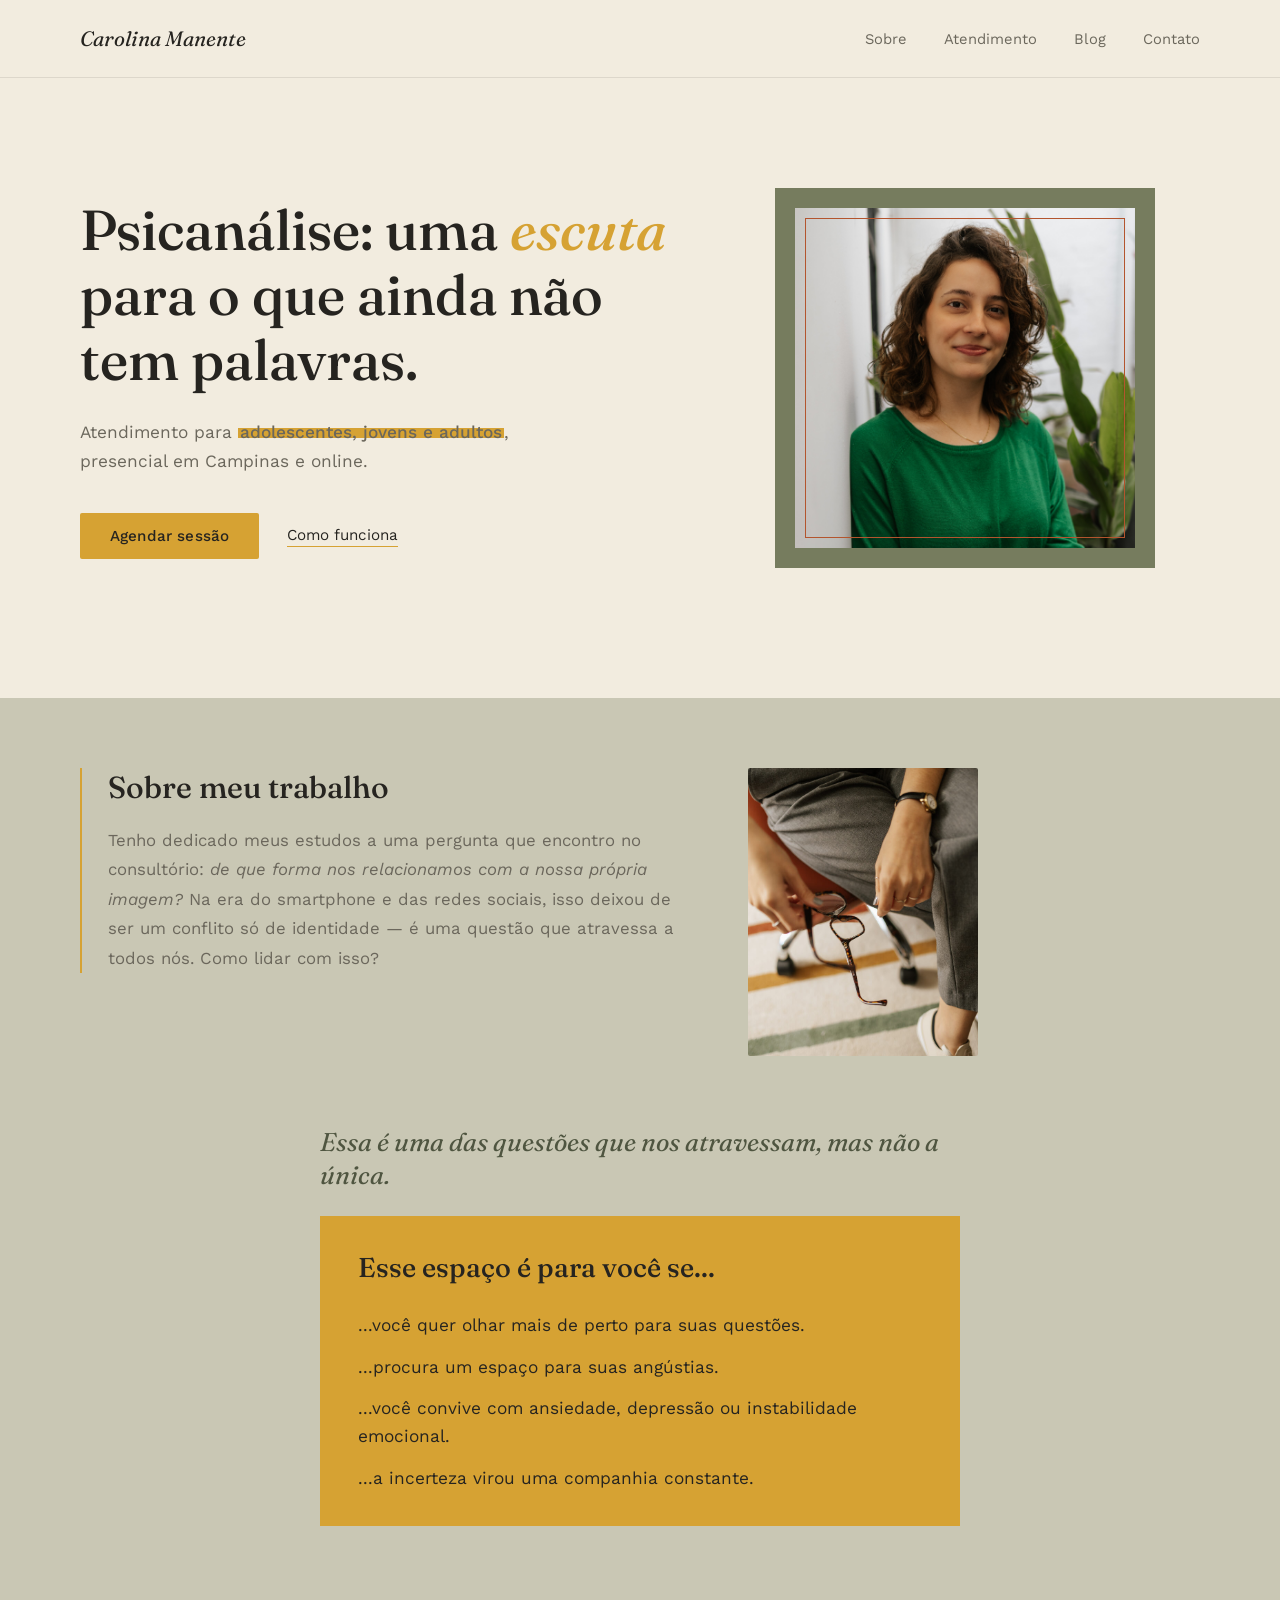
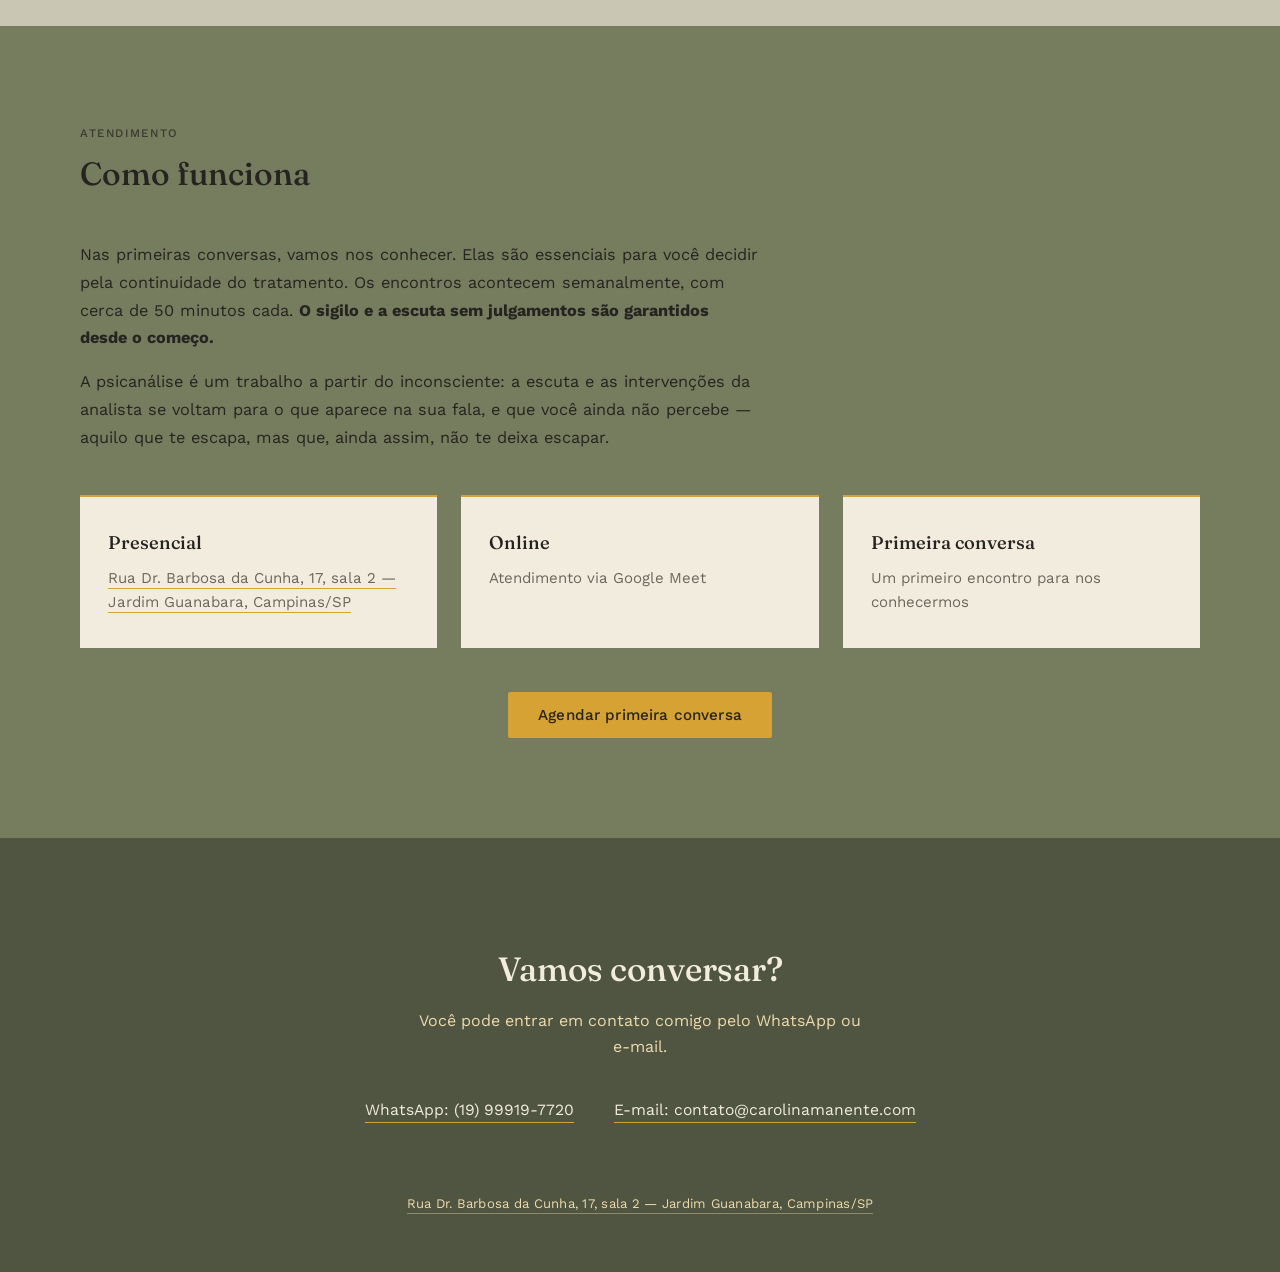
==== index.html @ 85985fda "Update index.html" ====
<!doctype html>
<html lang="pt-BR">
<head>
<script type="application/ld+json">
{
  "@context": "https://schema.org",
  "@type": "Psychologist",
  "@id": "https://carolinamanente.com/#carolina",
  "name": "Carolina Manente",
  "description": "Psicóloga (CRP 06/177379) e psicanalista em Campinas/SP, dedicada à escuta de adolescentes e jovens adultos que convivem com ansiedade, depressão, TDAH e a incerteza sobre o futuro. Atendimento presencial em Campinas e online.",
  "url": "https://carolinamanente.com/",
  "image": "https://carolinamanente.com/imagens/carolina-retrato.jpg",
  "telephone": "+5519999197720",
  "email": "contato@carolinamanente.com",
  "priceRange": "$$",
  "address": {
    "@type": "PostalAddress",
    "streetAddress": "Rua Dr. Barbosa da Cunha, 17, sala 2",
    "addressLocality": "Campinas",
    "addressRegion": "SP",
    "postalCode": "13073-320",
    "addressCountry": "BR"
  },
  "areaServed": [
    { "@type": "City", "name": "Campinas" },
    { "@type": "Country", "name": "Brasil" }
  ],
  "availableLanguage": ["pt-BR"],
  "knowsAbout": [
    "psicologia",
    "psicoterapia",
    "terapia",
    "psicanálise",
    "ansiedade",
    "depressão",
    "TDAH",
    "insônia",
    "ansiedade social",
    "medo",
    "crise existencial",
    "falta de sentido",
    "autoestima e autoimagem",
    "redes sociais e saúde mental",
    "incerteza sobre o futuro",
    "geração Z"
  ],
  "alumniOf": [
    { "@type": "CollegeOrUniversity", "name": "PUC-Campinas" },
    { "@type": "CollegeOrUniversity", "name": "UNICAMP" }
  ],
  "sameAs": [
    "https://www.linkedin.com/in/carolina-manente-ba2554149/",
    "http://lattes.cnpq.br/0225120305063689"
  ]
}

</script> 
<meta charset="UTF-8" />
<meta name="viewport" content="width=device-width, initial-scale=1.0" />
<title>Psicóloga para Jovens em Campinas | Carolina Manente</title>
  <link rel="icon" type="image/png" href="imagens/favicon-32.png">
<link rel="apple-touch-icon" href="imagens/favicon-180.png">
<meta name="description" content="Psicóloga (CRP 06/177379) e psicanalista em Campinas e online. Atendimento a adolescentes e jovens adultos: ansiedade, depressão, TDAH, crise existencial e incerteza sobre o futuro.">
<link rel="canonical" href="https://carolinamanente.com/">
<meta property="og:title" content="Carolina Manente — Psicanálise">
<meta property="og:description" content="Psicanálise para adolescentes, jovens e adultos com Carolina Manente. Atendimento presencial em Campinas/SP e online.">
<meta property="og:image" content="https://carolinamanente.com/imagens/carolina-retrato.jpg">
<meta property="og:url" content="https://carolinamanente.com/">
<meta property="og:type" content="website">
<link rel="preconnect" href="https://fonts.googleapis.com">
<link rel="preconnect" href="https://fonts.gstatic.com" crossorigin>
<link href="https://fonts.googleapis.com/css2?family=Fraunces:ital,opsz,wght@0,9..144,300;0,9..144,400;0,9..144,500;0,9..144,600;1,9..144,400;1,9..144,500&family=Work+Sans:wght@300;400;500;600&display=swap" rel="stylesheet">
<link rel="stylesheet" href="estilos.css">
<style>
  em{ font-style:italic; color:var(--mustard); }

  /* MARCADOR — efeito de caneta marca-texto sobre trecho da lede */
  .highlight-marker{
    background-image:linear-gradient(var(--mustard), var(--mustard));
    background-repeat:no-repeat;
    background-size:100% 0.6em;
    background-position:0 56%;
    padding:0 0.12em;
    font-weight:500;
    box-decoration-break:clone;
    -webkit-box-decoration-break:clone;
  }

  /* HERO — o painel de retrato carrega a presença verde, em vez de um glow de fundo */
  .hero{ background:var(--paper); padding:110px 48px 130px; }
  .hero-inner{
    max-width:1120px; margin:0 auto;
    display:grid; grid-template-columns:1.25fr 1fr; gap:64px; align-items:center;
  }
  .hero h1{ font-size:clamp(2.3rem, 4.4vw, 3.7rem); line-height:1.16; margin-bottom:26px; }
  .lede{ font-size:1.08rem; line-height:1.65; color:var(--charcoal-soft); max-width:44ch; margin:0 0 38px; }
  .hero-actions{ display:flex; align-items:center; gap:28px; flex-wrap:wrap; }
  .btn-primary{
    background:var(--mustard); color:var(--charcoal); text-decoration:none;
    padding:14px 30px; border-radius:2px; font-size:0.95rem; font-weight:500;
    letter-spacing:0.01em; transition:background .2s; display:inline-block;
  }
  .btn-primary:hover{ background:var(--mustard-deep); }
  .btn-text{ text-decoration:none; color:var(--charcoal); font-size:0.95rem; border-bottom:1px solid var(--mustard); padding-bottom:2px; }
  .btn-text:hover{ color:var(--mustard-deep); }

  .hero-portrait{ background:var(--olive); padding:20px; max-width:380px; margin:0 auto; }
  .portrait-frame{
    position:relative; aspect-ratio:1; background:var(--olive-tint); overflow:hidden;
    display:flex; align-items:center; justify-content:center;
  }
  .portrait-frame img{ width:100%; height:100%; object-fit:cover; object-position:center 20%; display:block; }
  .portrait-ring{ position:absolute; inset:10px; border:1px solid var(--terracotta); pointer-events:none; }

  /* SOBRE MIM (página própria) — fundo oliva cheio, como o Como funciona */
  .bio-page{ background:var(--olive); padding:120px 48px 60px; }
  .bio-page .eyebrow{ color:var(--charcoal); opacity:0.75; }
  .bio-inner{
    max-width:1120px; margin:0 auto;
    display:grid; grid-template-columns:1.1fr 0.9fr; gap:70px; align-items:start;
  }
  .bio-inner h1{ font-size:clamp(2rem, 3.8vw, 2.6rem); margin-bottom:20px; color:var(--charcoal); }
  .about-highlight{
    background:var(--olive-tint);
    padding:40px 40px 36px;
    box-shadow:0 4px 16px rgba(38,36,32,0.16);
    clip-path:url(#tornEdge);
    -webkit-clip-path:url(#tornEdge);
  }
  .about-highlight p{ color:var(--charcoal); line-height:1.75; font-size:1rem; margin:0; }
  .bio-photo{ aspect-ratio:4/5; overflow:hidden; }
  .bio-photo img{ width:100%; height:100%; object-fit:cover; display:block; }

  /* COMO CHEGUEI ATÉ AQUI — quadrados claros sobre o oliva */
  .trajectory-grid{ background:var(--olive); padding:30px 48px 110px; }
  .trajectory-grid-inner{ max-width:1120px; margin:0 auto; }
  .trajectory-grid-inner h2{ font-size:1.7rem; color:var(--charcoal); margin:0 0 36px; }
  .milestone-grid{ display:grid; grid-template-columns:repeat(auto-fit, minmax(220px, 1fr)); gap:20px; }
  .milestone{ background:var(--olive-tint); padding:26px 24px; }
  .milestone-year{ font-family:'Fraunces', serif; font-style:italic; color:var(--olive-deep); font-size:1.1rem; margin-bottom:8px; }
  .milestone-desc{ font-size:0.95rem; line-height:1.5; color:var(--charcoal); margin:0; }

  .mini-cta--olive{ background:var(--olive-tint); }

  /* SOBRE MEU TRABALHO — mesma tonalidade do Sobre mim, por ser a mesma "unidade" antes da timeline */
  .work{ background:var(--sage-1); padding:70px 48px 50px; }
  .work-inner{
    max-width:1120px; margin:0 auto;
    display:grid; grid-template-columns:1.15fr 0.85fr; gap:56px; align-items:start;
  }
  .work-text{ border-left:2px solid var(--mustard); padding-left:26px; }
  .work-text h2{ font-size:1.9rem; margin-bottom:20px; }
  .work-text p{ font-size:1.05rem; line-height:1.75; color:var(--charcoal-soft); margin:0; }
  .work-text p em{ color:inherit; }
  .work-photo{ max-width:230px; aspect-ratio:4/5; overflow:hidden; border-radius:2px; }
  .work-photo img{ width:100%; height:100%; object-fit:cover; display:block; }


  /* É PARA VOCÊ? — mesma tonalidade do Sobre meu trabalho, mesmo momento da página */
  .fit-check{ background:var(--sage-1); padding:20px 48px 100px; }
  .fit-inner{ max-width:640px; margin:0 auto; }
  .fit-bridge{ font-family:'Fraunces', serif; font-style:italic; color:var(--olive-deep); font-size:1.6rem; line-height:1.3; margin:0 0 24px; }
  .fit-inner h2{ font-size:1.7rem; margin-bottom:28px; }
  .fit-highlight{ background:var(--mustard); padding:34px 38px; }
  .fit-list{ list-style:none; margin:0; padding:0; display:flex; flex-direction:column; gap:14px; }
  .fit-list li{ font-size:1.08rem; line-height:1.6; color:var(--charcoal); }

  /* TRAJETORIA */
  .trajectory{ background:var(--sage-2); padding:130px 48px 110px; }
  .trajectory-inner{
    max-width:1120px; margin:0 auto;
    display:grid; grid-template-columns:1.1fr 0.9fr; gap:56px; align-items:start;
  }
  .trajectory-inner > h3{ font-size:1.5rem; margin-bottom:40px; }
  .trajectory-photo{ aspect-ratio:4/5; overflow:hidden; border-radius:2px; }
  .trajectory-photo img{ width:100%; height:100%; object-fit:cover; display:block; }
  .timeline{ position:relative; padding-left:28px; border-left:1px solid rgba(38,36,32,0.15); max-width:640px; }
  .timeline-item{ position:relative; padding-bottom:30px; }
  .timeline-item:last-child{ padding-bottom:0; }
  .timeline-item::before{
    content:''; position:absolute; left:-33px; top:5px;
    width:8px; height:8px; border-radius:50%; background:var(--terracotta);
  }
  .timeline-year{ font-family:'Fraunces', serif; font-style:italic; color:var(--olive-deep); font-size:0.95rem; margin-bottom:4px; }
  .timeline-desc{ font-size:0.98rem; color:var(--charcoal); line-height:1.5; }

  /* ATENDIMENTO — o verde vira fundo de seção de verdade, não um tom claro */
  .services{ background:var(--olive); padding:100px 48px; }
  .services-inner{ max-width:1120px; margin:0 auto; }
  .services-intro{ max-width:680px; margin:0 0 44px; }
  .services-intro p{ font-size:1.02rem; line-height:1.7; color:var(--charcoal); margin:0 0 16px; }
  .services-intro p:last-child{ margin-bottom:0; }
  .services .eyebrow{ color:var(--charcoal); opacity:0.75; }
  .services h2{ font-size:2rem; margin-bottom:48px; max-width:20ch; color:var(--charcoal); }
  .cards{ display:grid; grid-template-columns:repeat(3, 1fr); gap:24px; margin-bottom:44px; }
  .card{ background:var(--paper); padding:34px 28px; border-top:2px solid var(--mustard); }
  .card h3{ font-size:1.15rem; margin-bottom:12px; color:var(--charcoal); }
  .card p{ font-size:0.94rem; line-height:1.6; color:var(--charcoal-soft); margin:0; }
  .card-address{
    font-size:0.94rem; line-height:1.6; color:var(--charcoal-soft);
    text-decoration:none; border-bottom:1px solid var(--mustard); padding-bottom:1px;
  }
  .card-address:hover{ color:var(--mustard-deep); }
  .services-cta{ text-align:center; }

  /* BLOG — combinação própria: mostarda clara de fundo, terracota como acento raro */
  .blog{ background:var(--mustard-tint); padding:110px 48px; }
  .blog-inner{ max-width:960px; margin:0 auto; border-left:2px solid var(--terracotta); padding-left:42px; display:grid; grid-template-columns:1.3fr 0.9fr; gap:40px; align-items:start; }
  .blog-inner h2{ font-size:1.8rem; margin:14px 0 22px; line-height:1.3; color:var(--charcoal-soft); }
  .blog-inner p{ font-size:1rem; line-height:1.7; color:var(--charcoal-soft); }
  .blog-photo{ aspect-ratio:4/5; overflow:hidden; border-radius:2px; }
  .blog-photo img{ width:100%; height:100%; object-fit:cover; display:block; }

  /* CONTATO — fecho em verde-oliva escuro, ecoando o painel do hero e o fundo do atendimento */
  .contact{ background:var(--olive-deep); color:var(--paper); padding:110px 48px 60px; text-align:center; }
  .contact h2{ color:var(--paper); font-size:2.1rem; margin-bottom:18px; }
  .contact > p{ color:var(--mustard-tint); max-width:46ch; margin:0 auto 40px; line-height:1.6; }
  .contact-links{ display:flex; justify-content:center; gap:40px; flex-wrap:wrap; margin-bottom:70px; }
  .contact-links a{ text-decoration:none; color:var(--paper); font-size:0.98rem; border-bottom:1px solid var(--mustard); padding-bottom:3px; }
  .contact-links a:hover{ color:var(--mustard); }
  .contact-plain{ font-size:0.98rem; color:var(--mustard-tint); }
  .footer-address{
    font-size:0.82rem; color:var(--mustard-tint); letter-spacing:0.02em; text-decoration:none;
    border-bottom:1px solid rgba(239,218,173,0.4); padding-bottom:2px;
  }
  .footer-address:hover{ color:var(--mustard); border-color:var(--mustard); }

  @media (max-width:860px){
    .hero-inner, .bio-inner, .trajectory-inner, .blog-inner, .work-inner{ grid-template-columns:1fr; }
    .hero-portrait{ max-width:220px; }
    .trajectory-photo, .blog-photo, .work-photo{ max-width:280px; margin:0 auto; }
    .cards{ grid-template-columns:1fr; }
    .nav{ padding:20px 24px; }
    .hero,.trajectory,.services,.blog,.contact,.work,.bio-page,.mini-cta{ padding-left:24px; padding-right:24px; }
  }
</style>
</head>
<body>
<svg width="0" height="0" style="position:absolute" aria-hidden="true">
  <defs>
    <clipPath id="tornEdge" clipPathUnits="objectBoundingBox">
      <path d="M 0.0,0 C 0.025,-0.0014 0.0999,-0.0148 0.1503,-0.0086 C 0.2007,-0.0024 0.2509,0.0368 0.3024,0.037 C 0.3539,0.0372 0.4061,-0.0045 0.4596,-0.0073 C 0.5131,-0.0101 0.5682,0.0212 0.6234,0.02 C 0.6786,0.0188 0.7279,-0.011 0.7907,-0.0143 C 0.8535,-0.0176 0.9651,-0.0024 1.0,0 C 1.0349,0.0024 1.0039,-0.0207 1,0.0 C 0.9961,0.0207 0.9786,0.079 0.9768,0.1243 C 0.975,0.1696 0.9836,0.2102 0.9891,0.2717 C 0.9946,0.3332 1.0112,0.4185 1.01,0.4935 C 1.0088,0.5685 0.9835,0.6371 0.9818,0.7215 C 0.9801,0.8059 0.997,0.9536 1,1.0 C 1.003,1.0464 1.0227,1.0083 1.0,1 C 0.9773,0.9917 0.9132,0.9474 0.8639,0.9501 C 0.8146,0.9527 0.7584,1.0048 0.7042,1.0159 C 0.65,1.027 0.5943,1.0219 0.5388,1.0166 C 0.4832,1.0113 0.4295,0.9848 0.3709,0.984 C 0.3123,0.9832 0.2487,1.0089 0.1869,1.0116 C 0.1251,1.0143 0.0312,1.0019 0.0,1 C -0.0312,0.9981 0.0022,1.0203 0,1.0 C -0.0022,0.9797 -0.0118,0.9243 -0.0131,0.878 C -0.0144,0.8317 -0.0134,0.7788 -0.0078,0.722 C -0.0022,0.6652 0.0212,0.6114 0.0205,0.5373 C 0.0198,0.4632 -0.0084,0.3672 -0.0118,0.2776 C -0.0152,0.188 -0.002,0.0463 0,0.0 C 0.002,-0.0463 -0.025,0.0014 0.0,0 Z" />
    </clipPath>
  </defs>
</svg>


<header class="nav">
  <div class="nav-inner">
    <a href="/" class="brand">Carolina Manente</a>
    <nav class="nav-links">
      <a href="/sobre">Sobre</a>
      <a href="/#atendimento">Atendimento</a>
      <a href="/blog">Blog</a>
      <a href="/#contato">Contato</a>
    </nav>
  </div>
</header>

<section class="hero">
  <div class="hero-inner">
    <div class="hero-copy reveal">
      <h1>Psicanálise: uma <em>escuta</em> para o que ainda não tem palavras.</h1>
      <p class="lede">Atendimento para <span class="highlight-marker">adolescentes, jovens e adultos</span>, presencial em Campinas e online.</p>
      <div class="hero-actions">
        <a class="btn-primary" href="/agendar">Agendar sessão</a>
        <a class="btn-text" href="#atendimento">Como funciona</a>
      </div>
    </div>
    <div class="hero-portrait reveal">
      <div class="portrait-frame">
        <img src="imagens/carolina-retrato.jpg" alt="Carolina Manente">
        <div class="portrait-ring"></div>
      </div>
    </div>
  </div>
</section>

<section class="work">
  <div class="work-inner reveal">
    <div class="work-text">
      <h2>Sobre meu trabalho</h2>
      <p>Tenho dedicado meus estudos a uma pergunta que encontro no consultório: <em>de que forma nos relacionamos com a nossa própria imagem?</em> Na era do smartphone e das redes sociais, isso deixou de ser um conflito só de identidade — é uma questão que atravessa a todos nós. Como lidar com isso?</p>
    </div>
    <div class="work-photo"><img src="imagens/carolina-trabalho.jpg" alt="Carolina Manente escrevendo" loading="lazy"></div>
  </div>
</section>

<section class="fit-check">
  <div class="fit-inner reveal">
    <p class="fit-bridge">Essa é uma das questões que nos atravessam, mas não a única.</p>
    <div class="fit-highlight">
      <h2>Esse espaço é para você se...</h2>
      <ul class="fit-list">
        <li>...você quer olhar mais de perto para suas questões.</li>
        <li>...procura um espaço para suas angústias.</li>
        <li>...você convive com ansiedade, depressão ou instabilidade emocional.</li>
        <li>...a incerteza virou uma companhia constante.</li>
      </ul>
    </div>
  </div>
</section>

<section class="services" id="atendimento">
  <div class="services-inner">
    <p class="eyebrow">Atendimento</p>
    <h2 class="reveal">Como funciona</h2>
    <div class="services-intro reveal">
      <p>Nas primeiras conversas, vamos nos conhecer. Elas são essenciais para você decidir pela continuidade do tratamento. Os encontros acontecem semanalmente, com cerca de 50 minutos cada. <strong>O sigilo e a escuta sem julgamentos são garantidos desde o começo.</strong></p>
      <p>A psicanálise é um trabalho a partir do inconsciente: a escuta e as intervenções da analista se voltam para o que aparece na sua fala, e que você ainda não percebe — aquilo que te escapa, mas que, ainda assim, não te deixa escapar.</p>
    </div>
    <div class="cards">
      <div class="card reveal">
        <h3>Presencial</h3>
        <a class="card-address" href="https://www.google.com/maps/search/?api=1&query=Rua+Dr.+Barbosa+da+Cunha,+17,+Jardim+Guanabara,+Campinas,+SP" target="_blank" rel="noopener">Rua Dr. Barbosa da Cunha, 17, sala 2 — Jardim Guanabara, Campinas/SP</a>
      </div>
      <div class="card reveal">
        <h3>Online</h3>
        <p>Atendimento via Google Meet</p>
      </div>
      <div class="card reveal">
        <h3>Primeira conversa</h3>
        <p>Um primeiro encontro para nos conhecermos</p>
      </div>
    </div>
    <div class="services-cta reveal">
      <a class="btn-primary" href="/agendar">Agendar primeira conversa</a>
    </div>
  </div>
</section>

<section class="contact" id="contato">
  <h2 class="reveal">Vamos conversar?</h2>
  <p class="reveal">Você pode entrar em contato comigo pelo WhatsApp ou e-mail.</p>
  <div class="contact-links reveal">
    <a href="https://wa.me/5519999197720" target="_blank" rel="noopener">WhatsApp: (19) 99919-7720</a>
    <a href="mailto:contato@carolinamanente.com" class="contact-plain">E-mail: contato@carolinamanente.com</a>
  </div>
  <a class="footer-address" href="https://www.google.com/maps/search/?api=1&query=Rua+Dr.+Barbosa+da+Cunha,+17,+Jardim+Guanabara,+Campinas,+SP" target="_blank" rel="noopener">Rua Dr. Barbosa da Cunha, 17, sala 2 — Jardim Guanabara, Campinas/SP</a>
</section>

<script>
  var els = document.querySelectorAll('.reveal');
  if('IntersectionObserver' in window){
    var io = new IntersectionObserver(function(entries){
      entries.forEach(function(e){
        if(e.isIntersecting){ e.target.classList.add('in'); io.unobserve(e.target); }
      });
    }, { threshold:0.15 });
    els.forEach(function(el){ io.observe(el); });
  } else {
    els.forEach(function(el){ el.classList.add('in'); });
  }
</script>

</body>
</html>
---- estilos.css ----
/* Estilos compartilhados por todas as páginas do site.
   Regras específicas de cada página permanecem no <style> da própria página. */

:root{
  --paper:#F2ECDF;
  --sage-1:#C9C7B4;
  --sage-2:#A0A28A;
  --charcoal:#262420;
  --charcoal-soft:#6B675C;
  --mustard:#D6A233;
  --mustard-deep:#B98620;
  --terracotta:#B3552E;
  --olive:#767C5E;
  --olive-deep:#4F5540;
  --olive-tint:#DEE1D5;
  --mustard-tint:#EFDAAD;
}
*{ box-sizing:border-box; }
body{
  margin:0;
  background:var(--paper);
  color:var(--charcoal);
  font-family:'Work Sans', sans-serif;
  -webkit-font-smoothing:antialiased;
}
a{ color:inherit; }
.eyebrow{
  text-transform:uppercase;
  letter-spacing:0.14em;
  font-size:0.72rem;
  font-weight:500;
  color:var(--terracotta);
  margin:0 0 14px;
}
h1,h2,h3{ font-family:'Fraunces', serif; font-weight:500; margin:0; }

/* NAV */
.nav{ padding:26px 48px; border-bottom:1px solid rgba(38,36,32,0.1); }
.nav-inner{ max-width:1120px; margin:0 auto; display:flex; justify-content:space-between; align-items:center; }
.brand{ font-family:'Fraunces', serif; font-style:italic; font-size:1.3rem; text-decoration:none; }
.nav-links a{ margin-left:32px; text-decoration:none; font-size:0.92rem; color:var(--charcoal-soft); transition:color .2s; }
.nav-links a:hover{ color:var(--mustard-deep); }

/* MINI CTA */
.mini-cta{ background:var(--paper); padding:60px 48px; text-align:center; border-top:1px solid rgba(38,36,32,0.08); }
.mini-cta p{ font-size:1rem; color:var(--charcoal-soft); margin:0; }
.mini-cta a{ color:var(--charcoal); text-decoration:none; border-bottom:1px solid var(--mustard); padding-bottom:2px; }
.mini-cta a:hover{ color:var(--mustard-deep); }

/* REVEAL — animação de entrada ao rolar a página */
.reveal{ opacity:0; transform:translateY(16px); transition:opacity .7s ease, transform .7s ease; }
.reveal.in{ opacity:1; transform:translateY(0); }
@media (prefers-reduced-motion: reduce){ .reveal{ opacity:1; transform:none; transition:none; } }
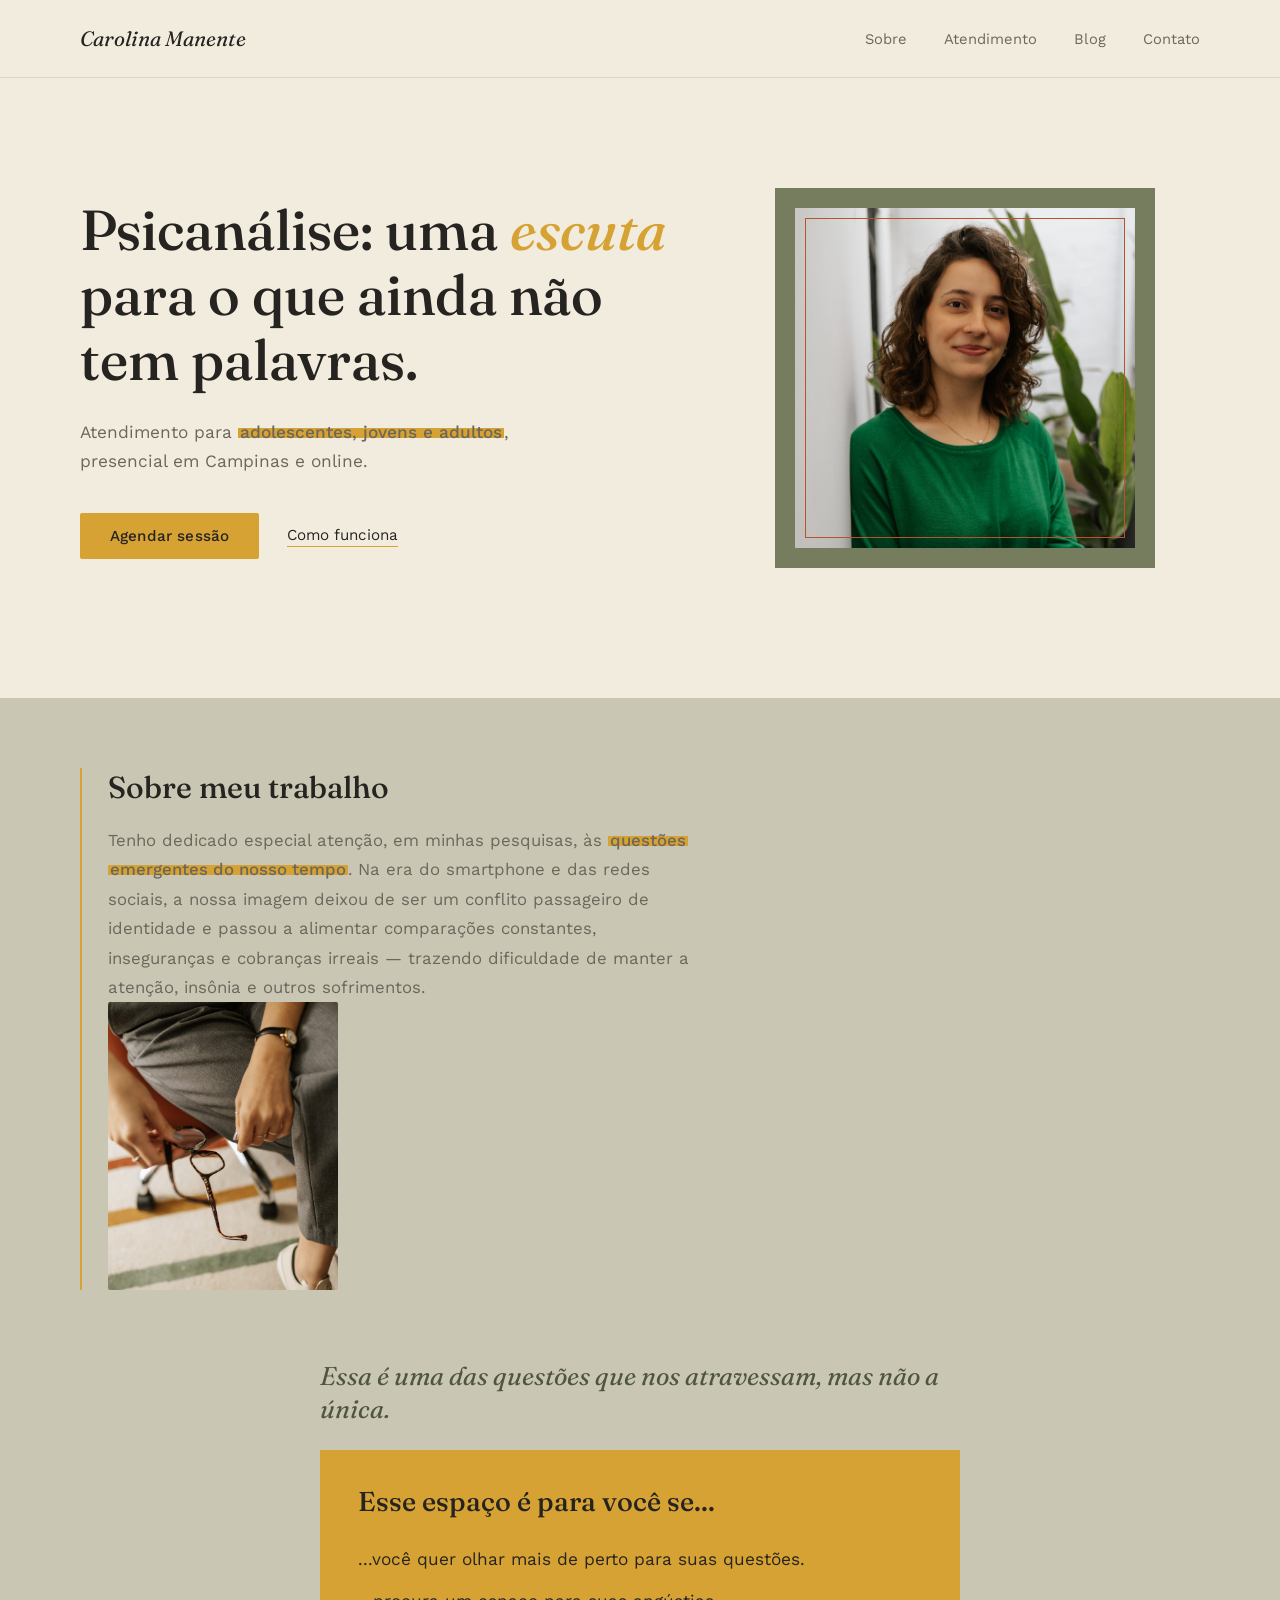
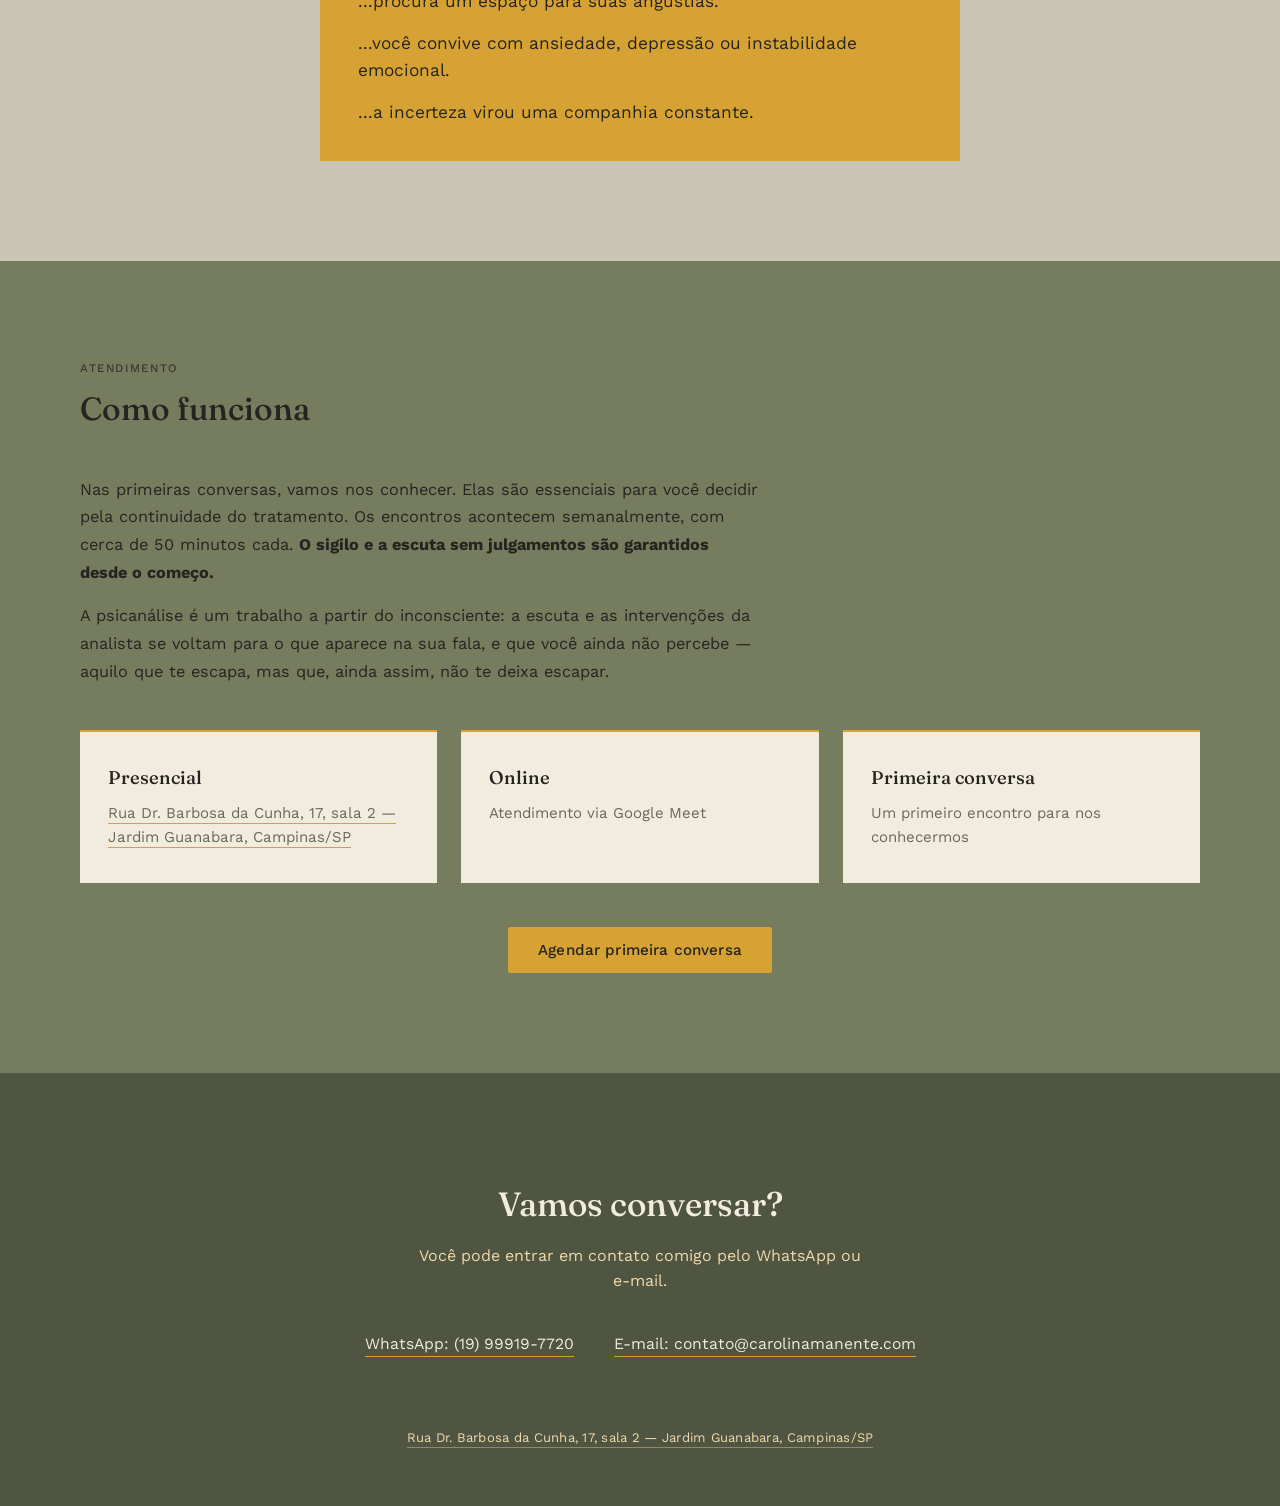
==== commit 15f878cf: "Update index.html" ====
--- a/index.html
+++ b/index.html
@@ -4,7 +4,7 @@
 <script type="application/ld+json">
 {
   "@context": "https://schema.org",
-  "@type": "Psychologist",
+  "@type": "MedicalBusiness",
   "@id": "https://carolinamanente.com/#carolina",
   "name": "Carolina Manente",
   "description": "Psicóloga (CRP 06/177379) e psicanalista em Campinas/SP, dedicada à escuta de adolescentes e jovens adultos que convivem com ansiedade, depressão, TDAH e a incerteza sobre o futuro. Atendimento presencial em Campinas e online.",
@@ -57,7 +57,7 @@
 </script> 
 <meta charset="UTF-8" />
 <meta name="viewport" content="width=device-width, initial-scale=1.0" />
-<title>Psicóloga para Jovens em Campinas | Carolina Manente</title>
+<title>Carolina Manente | Psicanalista em Campinas</title>
   <link rel="icon" type="image/png" href="imagens/favicon-32.png">
 <link rel="apple-touch-icon" href="imagens/favicon-180.png">
 <meta name="description" content="Psicóloga (CRP 06/177379) e psicanalista em Campinas e online. Atendimento a adolescentes e jovens adultos: ansiedade, depressão, TDAH, crise existencial e incerteza sobre o futuro.">
@@ -280,8 +280,7 @@
   <div class="work-inner reveal">
     <div class="work-text">
       <h2>Sobre meu trabalho</h2>
-      <p>Tenho dedicado meus estudos a uma pergunta que encontro no consultório: <em>de que forma nos relacionamos com a nossa própria imagem?</em> Na era do smartphone e das redes sociais, isso deixou de ser um conflito só de identidade — é uma questão que atravessa a todos nós. Como lidar com isso?</p>
-    </div>
+      <p>Tenho dedicado especial atenção, em minhas pesquisas, às <span class="highlight-marker">questões emergentes do nosso tempo</span>. Na era do smartphone e das redes sociais, a nossa imagem deixou de ser um conflito passageiro de identidade e passou a alimentar comparações constantes, inseguranças e cobranças irreais — trazendo dificuldade de manter a atenção, insônia e outros sofrimentos.</p>
     <div class="work-photo"><img src="imagens/carolina-trabalho.jpg" alt="Carolina Manente escrevendo" loading="lazy"></div>
   </div>
 </section>
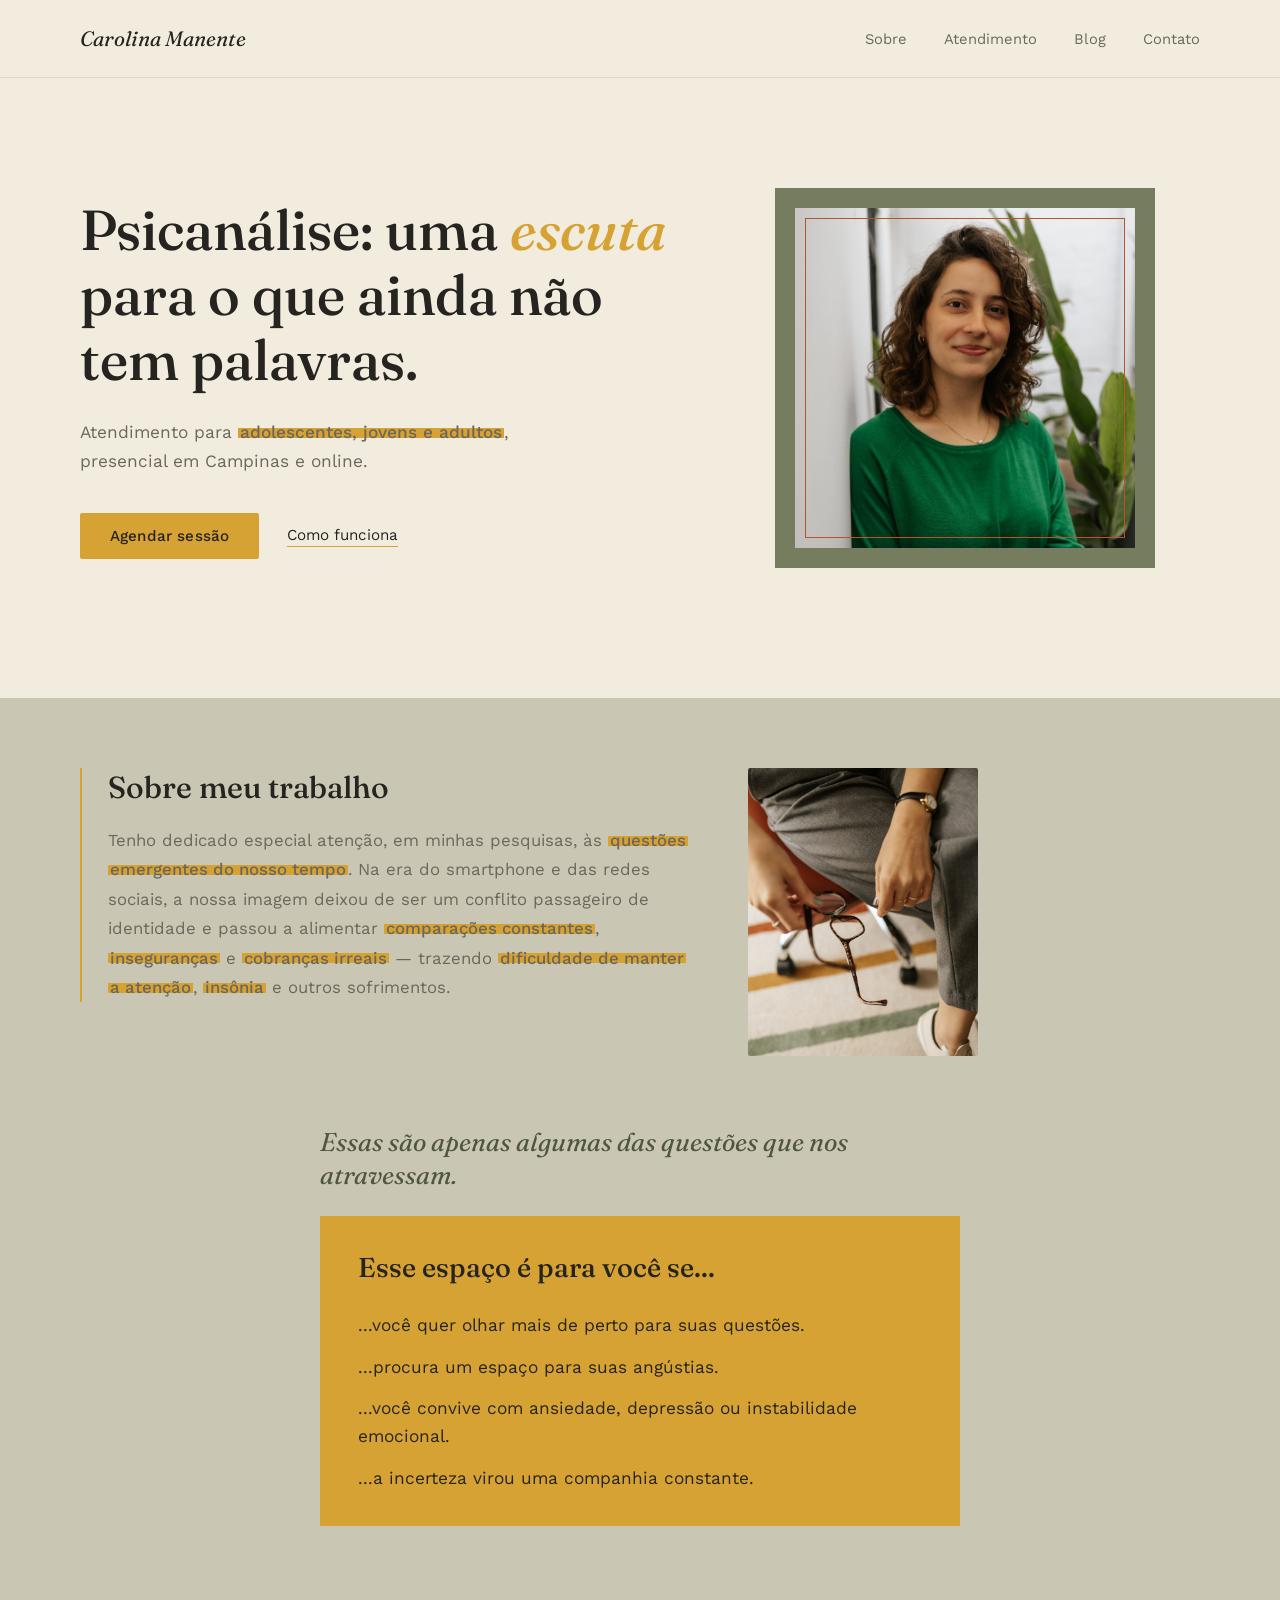
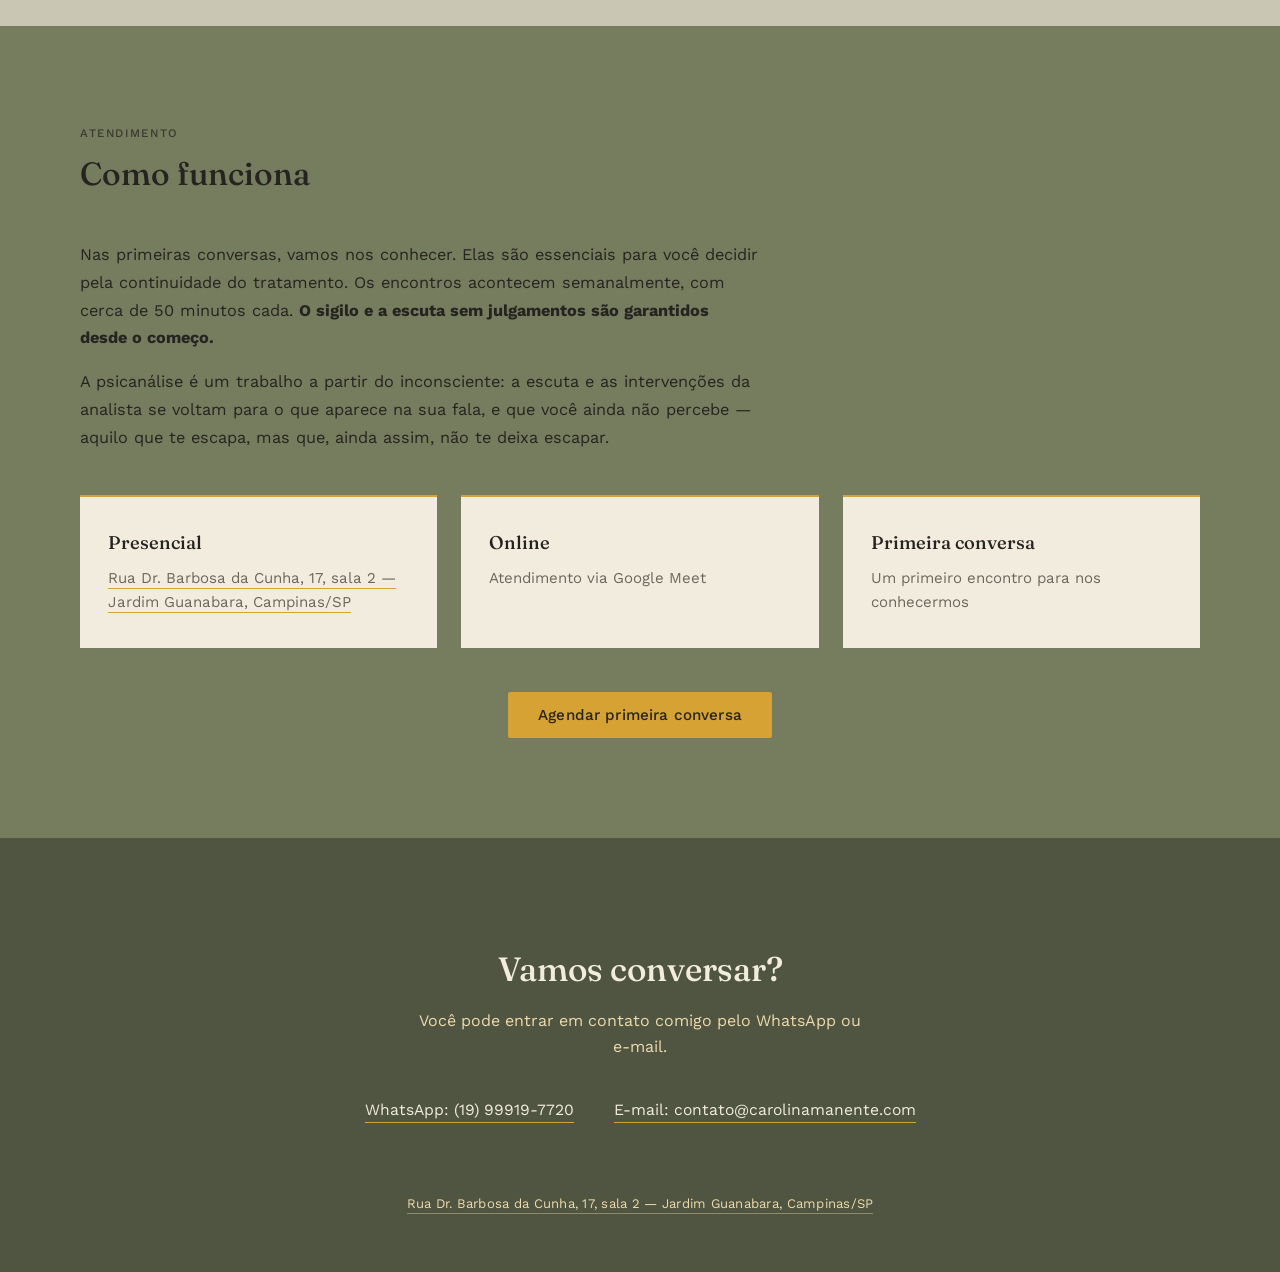
==== commit bb511e22: "Update index.html" ====
--- a/index.html
+++ b/index.html
@@ -280,14 +280,15 @@
   <div class="work-inner reveal">
     <div class="work-text">
       <h2>Sobre meu trabalho</h2>
-      <p>Tenho dedicado especial atenção, em minhas pesquisas, às <span class="highlight-marker">questões emergentes do nosso tempo</span>. Na era do smartphone e das redes sociais, a nossa imagem deixou de ser um conflito passageiro de identidade e passou a alimentar comparações constantes, inseguranças e cobranças irreais — trazendo dificuldade de manter a atenção, insônia e outros sofrimentos.</p>
+      <p>Tenho dedicado especial atenção, em minhas pesquisas, às <span class="highlight-marker">questões emergentes do nosso tempo</span>. Na era do smartphone e das redes sociais, a nossa imagem deixou de ser um conflito passageiro de identidade e passou a alimentar <span class="highlight-marker">comparações constantes</span>, <span class="highlight-marker">inseguranças</span> e <span class="highlight-marker">cobranças irreais</span> — trazendo <span class="highlight-marker">dificuldade de manter a atenção</span>, <span class="highlight-marker">insônia</span> e outros sofrimentos.</p>
+    </div>
     <div class="work-photo"><img src="imagens/carolina-trabalho.jpg" alt="Carolina Manente escrevendo" loading="lazy"></div>
   </div>
 </section>
 
 <section class="fit-check">
   <div class="fit-inner reveal">
-    <p class="fit-bridge">Essa é uma das questões que nos atravessam, mas não a única.</p>
+    <p class="fit-bridge">Essas são apenas algumas das questões que nos atravessam.</p>
     <div class="fit-highlight">
       <h2>Esse espaço é para você se...</h2>
       <ul class="fit-list">
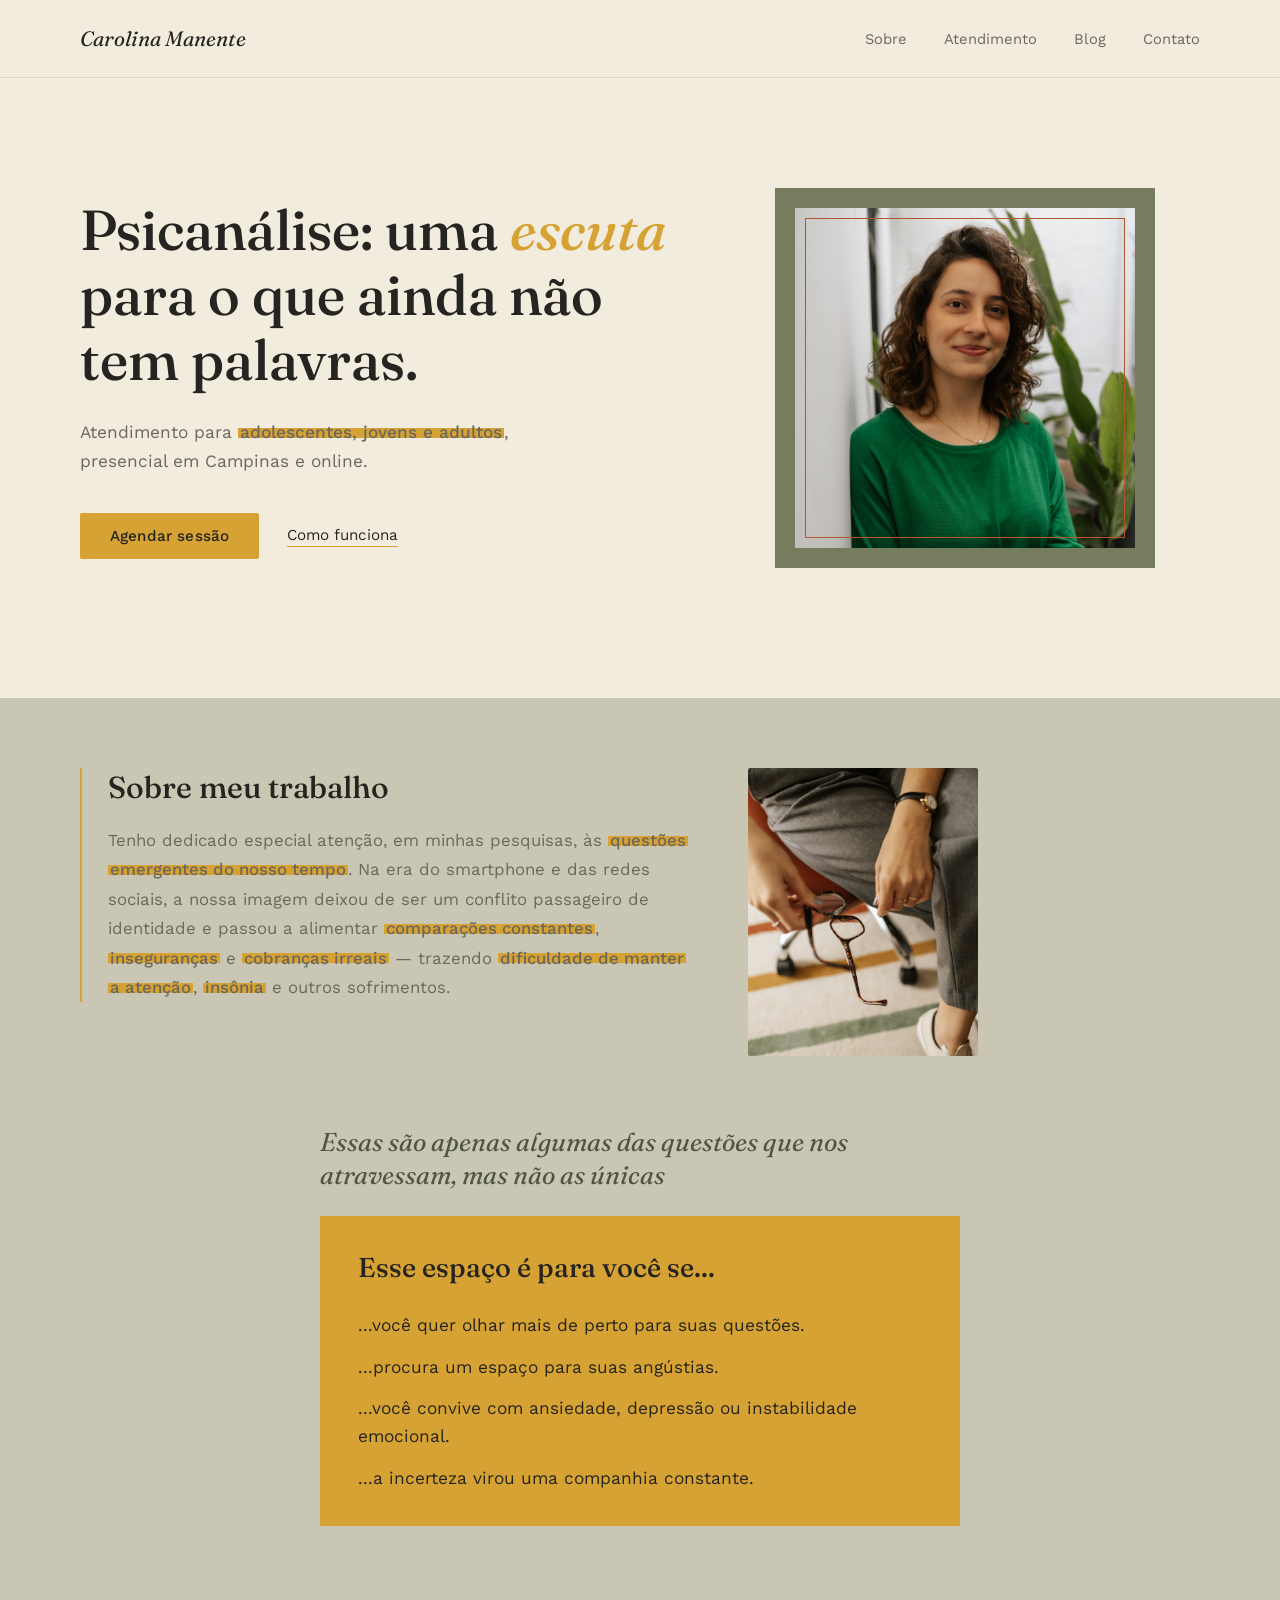
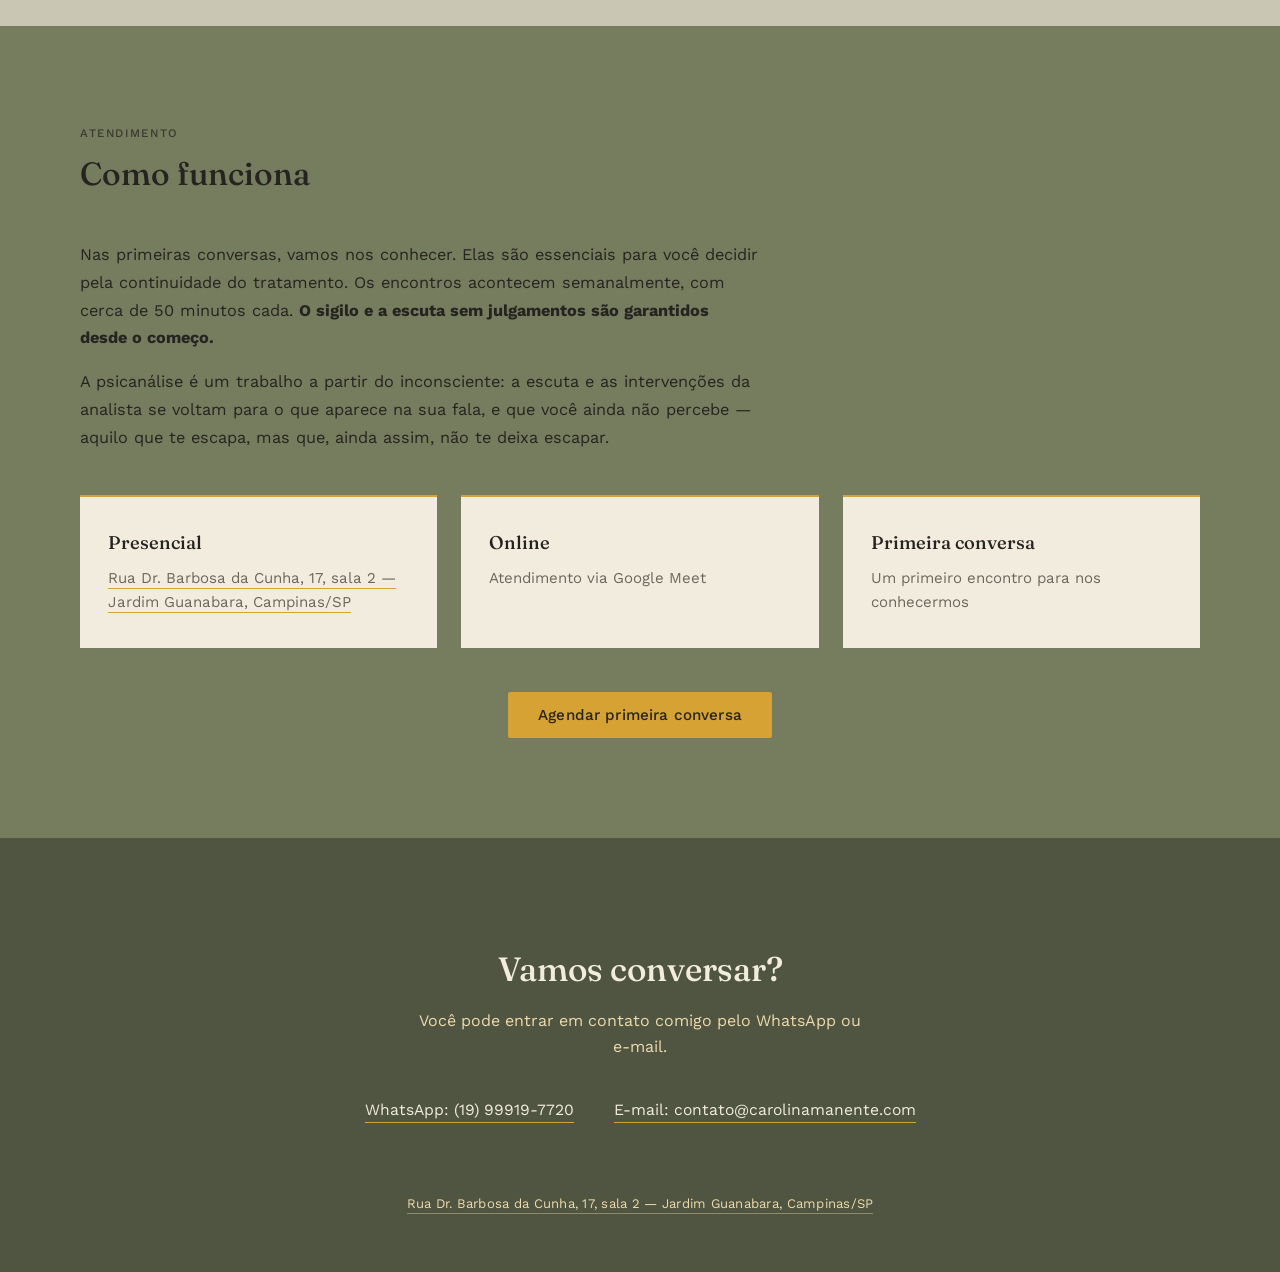
==== commit 43ba1cc7: "Update index.html" ====
--- a/index.html
+++ b/index.html
@@ -288,7 +288,7 @@
 
 <section class="fit-check">
   <div class="fit-inner reveal">
-    <p class="fit-bridge">Essas são apenas algumas das questões que nos atravessam.</p>
+    <p class="fit-bridge">Essas são apenas algumas das questões que nos atravessam, mas não as únicas</p>
     <div class="fit-highlight">
       <h2>Esse espaço é para você se...</h2>
       <ul class="fit-list">
